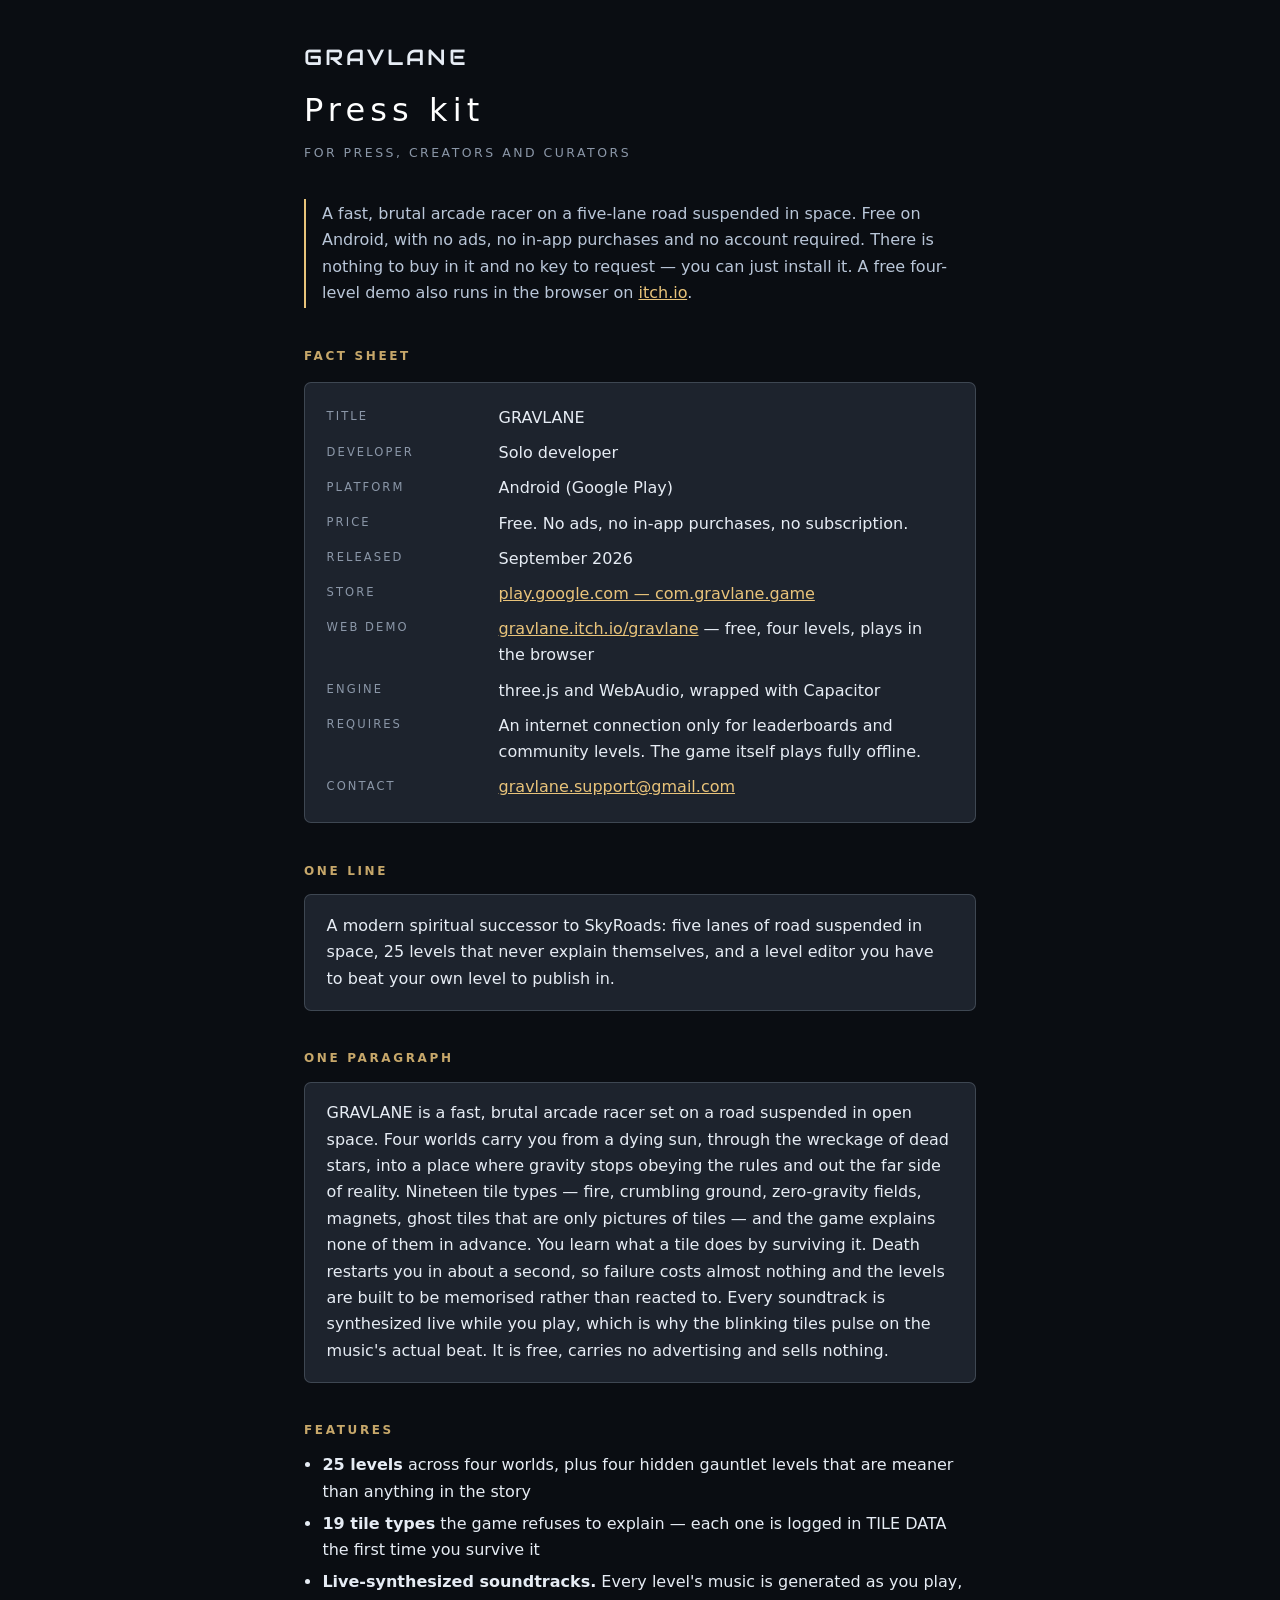
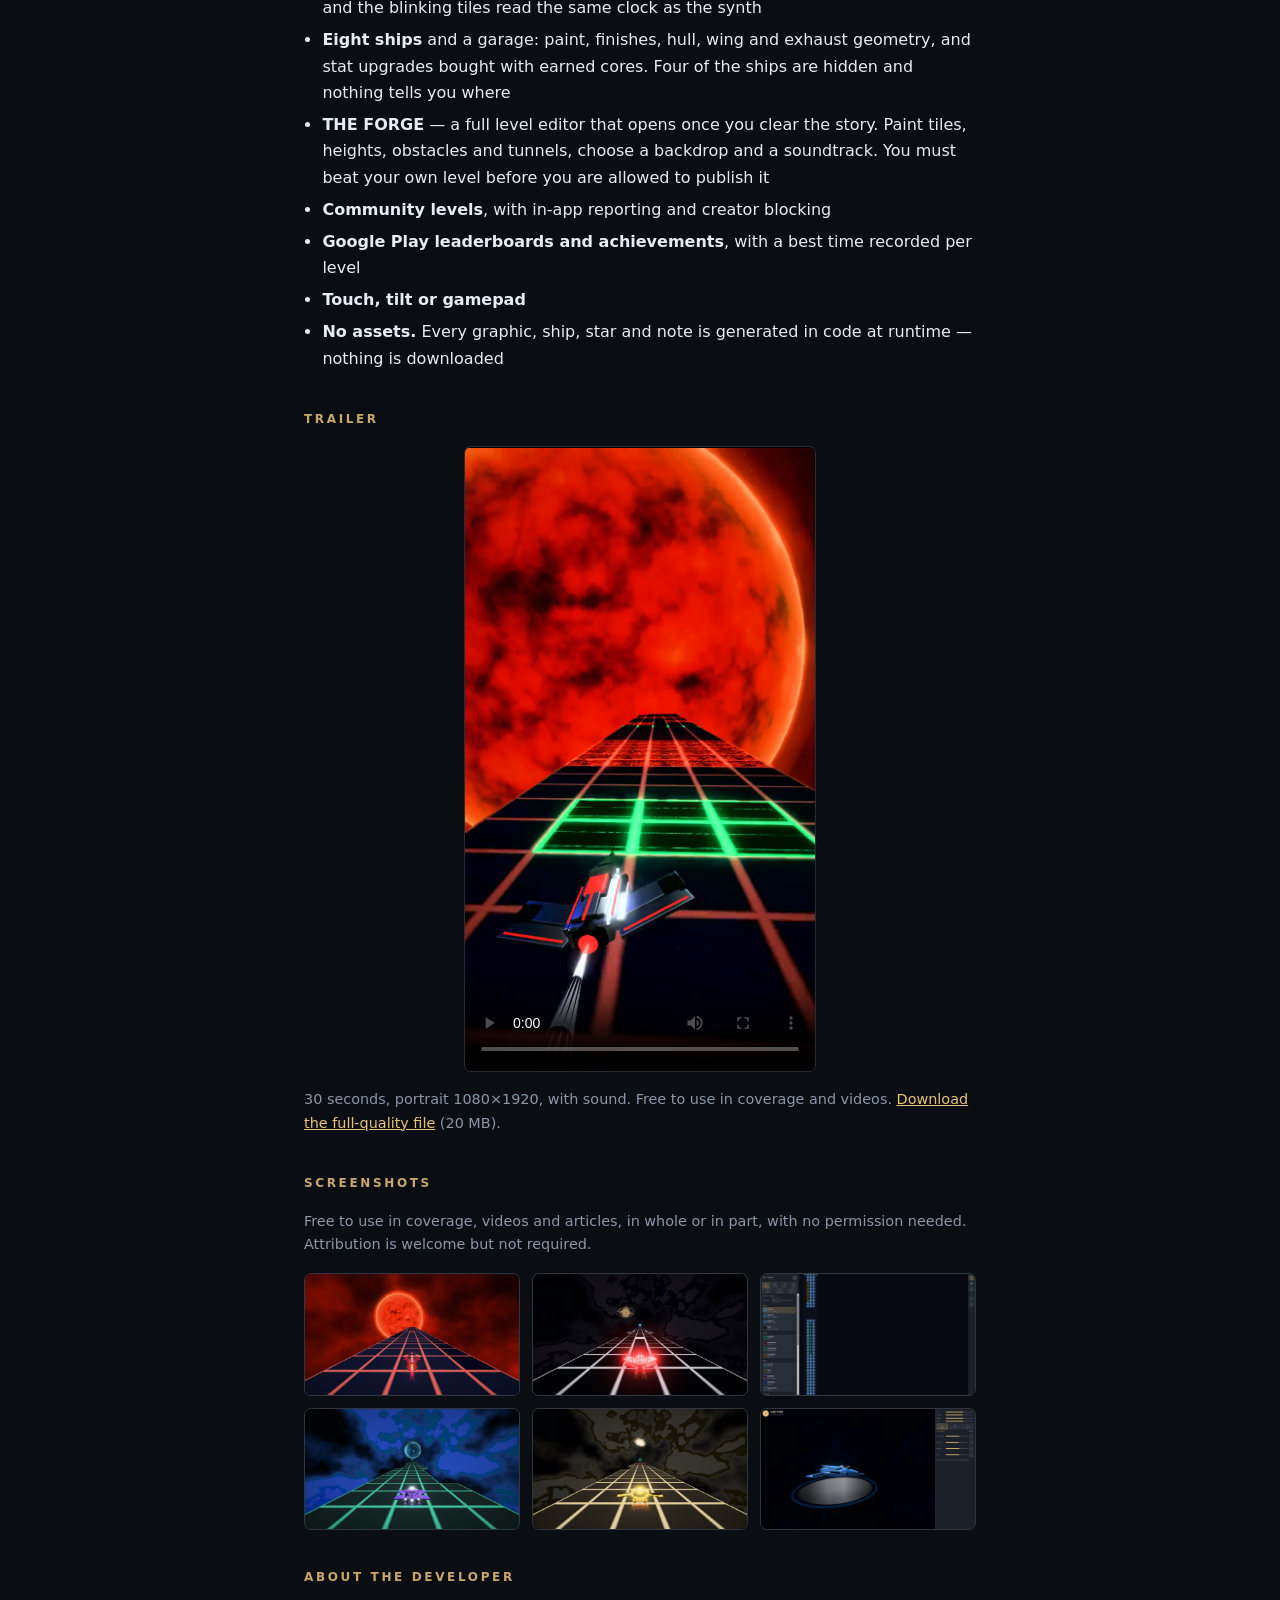
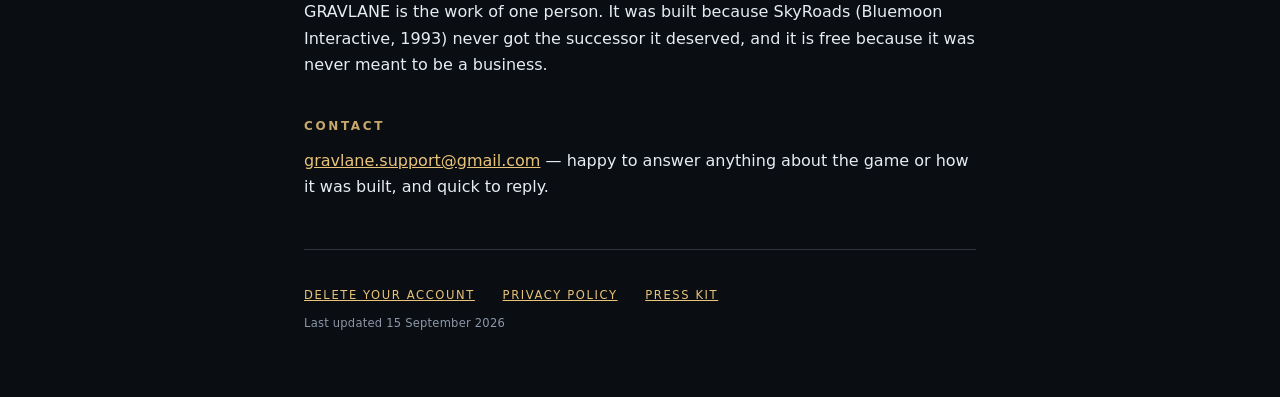
==== presskit.html @ 8d2e5a44 "Add files via upload" ====
<!doctype html>
<html lang="en">
<head>
<meta charset="utf-8">
<meta name="viewport" content="width=device-width, initial-scale=1">
<title>GRAVLANE — press kit</title>
<meta name="description" content="Press kit for GRAVLANE: fact sheet, description, features, trailer, screenshots and contact.">

<!-- Open Graph, so a link pasted into Discord, Reddit or a DM unfurls with the
     feature graphic instead of a bare URL. Creators paste links constantly and
     an unfurled card is the difference between a click and a scroll past.
     Absolute on purpose: og:image will not resolve a relative path. If the
     site moves off aleesheikh.github.io/gravlane-support, change both. -->
<meta property="og:type" content="website">
<meta property="og:title" content="GRAVLANE — a space road racer for Android">
<meta property="og:description" content="Five lanes of road suspended in space. 25 levels, 19 tile types, a level editor. Free, no ads, no purchases.">
<meta property="og:image" content="https://aleesheikh.github.io/gravlane-support/press/feature.png">
<meta property="og:url" content="https://aleesheikh.github.io/gravlane-support/presskit.html">
<meta name="twitter:card" content="summary_large_image">

<!--
  ===========================================================================
  GRAVLANE — press kit.

  Same four-file static site as the deletion and privacy pages: this reuses
  style.css and the Audiowide face sitting beside it, so it drops onto the same
  host with no build step and no new dependencies.

  WHAT A CREATOR NEEDS, IN THE ORDER THEY NEED IT: what the game is in one
  sentence, whether it costs anything, where to get it, what to say about it,
  and images they can use without asking. Everything below is in that order.
  The fact sheet is first because it is the part that gets copied.

  Hosted at https://aleesheikh.github.io/gravlane-support/ with the deletion
  and privacy pages, which link here.
  ===========================================================================
-->
<link rel="stylesheet" href="./style.css">
<style>
  /* Two-column fact rows. Collapses to one column under 30rem, because a
     creator opening this from a DM is on a phone. */
  .facts { margin:1rem 0 0; }
  .facts dl { display:grid; grid-template-columns:9.5rem 1fr; gap:.55rem 1.25rem; margin:0; }
  .facts dt { color:var(--dim); font-size:.72rem; letter-spacing:.18em;
              text-transform:uppercase; padding-top:.15rem; }
  .facts dd { margin:0; color:var(--txt); }
  @media (max-width:30rem) {
    .facts dl { grid-template-columns:1fr; gap:.15rem; }
    .facts dd { margin-bottom:.7rem; }
  }
  /* Screenshot grid. object-fit keeps the 16:9 shots honest at any column width. */
  .shots { display:grid; grid-template-columns:repeat(auto-fill, minmax(13rem, 1fr));
           gap:.75rem; margin:1rem 0; }
  .shots a { display:block; border:1px solid var(--line); border-radius:7px; overflow:hidden; }
  .shots img { display:block; width:100%; height:auto; }
  /* The one-paragraph blurb is meant to be copied verbatim, so it is marked as
     a quotable block rather than left as body text a reader has to guess about. */
  .copyblock { background:var(--panel); border:1px solid var(--line);
               border-radius:7px; padding:1.1rem 1.35rem; margin:.8rem 0; }
  .copyblock p:first-child { margin-top:0; }
  .copyblock p:last-child { margin-bottom:0; }
  /* The trailer is portrait (9:16), shot for phones. Capped in height so it
     does not become a full-screen wall on a desktop; the aspect-ratio keeps
     its box stable before the metadata loads. */
  .trailer { margin:1rem 0 .5rem; }
  .trailer video { display:block; width:100%; max-width:22rem; max-height:80vh;
                   aspect-ratio:9/16; margin:0 auto; background:#000;
                   border:1px solid var(--line); border-radius:7px; object-fit:contain; }
</style>
</head>
<body>
<main>

  <div class="wordmark">GRAVLANE</div>
  <h1>Press kit</h1>
  <p class="sub">for press, creators and curators</p>

  <p class="lede">
    A fast, brutal arcade racer on a five-lane road suspended in space. Free on
    Android, with no ads, no in-app purchases and no account required. There is
    nothing to buy in it and no key to request &mdash; you can just install it.
    A free four-level demo also runs in the browser on
    <a href="https://gravlane.itch.io/gravlane">itch.io</a>.
  </p>

  <h2>Fact sheet</h2>
  <div class="card facts">
    <dl>
      <dt>Title</dt><dd>GRAVLANE</dd>
      <dt>Developer</dt><dd>Solo developer</dd>
      <dt>Platform</dt><dd>Android (Google Play)</dd>
      <dt>Price</dt><dd>Free. No ads, no in-app purchases, no subscription.</dd>
      <dt>Released</dt><dd>September 2026</dd>
      <dt>Store</dt><dd><a href="https://play.google.com/store/apps/details?id=com.gravlane.game">play.google.com &mdash; com.gravlane.game</a></dd>
      <dt>Web demo</dt><dd><a href="https://gravlane.itch.io/gravlane">gravlane.itch.io/gravlane</a> &mdash; free, four levels, plays in the browser</dd>
      <dt>Engine</dt><dd>three.js and WebAudio, wrapped with Capacitor</dd>
      <dt>Requires</dt><dd>An internet connection only for leaderboards and community levels. The game itself plays fully offline.</dd>
      <dt>Contact</dt><dd><a href="mailto:gravlane.support@gmail.com">gravlane.support@gmail.com</a></dd>
    </dl>
  </div>

  <h2>One line</h2>
  <div class="copyblock">
    <p>A modern spiritual successor to SkyRoads: five lanes of road suspended in
    space, 25 levels that never explain themselves, and a level editor you have to
    beat your own level to publish in.</p>
  </div>

  <h2>One paragraph</h2>
  <div class="copyblock">
    <p>GRAVLANE is a fast, brutal arcade racer set on a road suspended in open
    space. Four worlds carry you from a dying sun, through the wreckage of dead
    stars, into a place where gravity stops obeying the rules and out the far side
    of reality. Nineteen tile types &mdash; fire, crumbling ground, zero-gravity
    fields, magnets, ghost tiles that are only pictures of tiles &mdash; and the
    game explains none of them in advance. You learn what a tile does by surviving
    it. Death restarts you in about a second, so failure costs almost nothing and
    the levels are built to be memorised rather than reacted to. Every soundtrack
    is synthesized live while you play, which is why the blinking tiles pulse on
    the music's actual beat. It is free, carries no advertising and sells nothing.</p>
  </div>

  <h2>Features</h2>
  <ul>
    <li><strong>25 levels</strong> across four worlds, plus four hidden gauntlet levels that are meaner than anything in the story</li>
    <li><strong>19 tile types</strong> the game refuses to explain &mdash; each one is logged in TILE DATA the first time you survive it</li>
    <li><strong>Live-synthesized soundtracks.</strong> Every level's music is generated as you play, and the blinking tiles read the same clock as the synth</li>
    <li><strong>Eight ships</strong> and a garage: paint, finishes, hull, wing and exhaust geometry, and stat upgrades bought with earned cores. Four of the ships are hidden and nothing tells you where</li>
    <li><strong>THE FORGE</strong> &mdash; a full level editor that opens once you clear the story. Paint tiles, heights, obstacles and tunnels, choose a backdrop and a soundtrack. You must beat your own level before you are allowed to publish it</li>
    <li><strong>Community levels</strong>, with in-app reporting and creator blocking</li>
    <li><strong>Google Play leaderboards and achievements</strong>, with a best time recorded per level</li>
    <li><strong>Touch, tilt or gamepad</strong></li>
    <li><strong>No assets.</strong> Every graphic, ship, star and note is generated in code at runtime &mdash; nothing is downloaded</li>
  </ul>

  <h2>Trailer</h2>
  <div class="trailer">
    <video controls playsinline preload="metadata" poster="./press/trailer-poster.jpg">
      <source src="./press/trailer.mp4" type="video/mp4">
    </video>
  </div>
  <p class="note">
    30 seconds, portrait 1080&times;1920, with sound. Free to use in coverage and videos.
    <a href="./press/trailer-1080x1920.mp4" download>Download the full-quality file</a> (20&nbsp;MB).
  </p>

  <h2>Screenshots</h2>
  <p class="note">
    Free to use in coverage, videos and articles, in whole or in part, with no
    permission needed. Attribution is welcome but not required.
  </p>
  <div class="shots">
    <a href="./press/flare.png"><img src="./press/flare.png" alt="FLARE — a solar flare fills the lanes with fire" loading="lazy"></a>
    <a href="./press/nullspace.png"><img src="./press/nullspace.png" alt="NULLSPACE — the final gauntlet, in monochrome" loading="lazy"></a>
    <a href="./press/forge.png"><img src="./press/forge.png" alt="THE FORGE — the level editor" loading="lazy"></a>
    <a href="./press/threshold.png"><img src="./press/threshold.png" alt="THRESHOLD — a wormhole dominates the sky" loading="lazy"></a>
    <a href="./press/whitefountain.png"><img src="./press/whitefountain.png" alt="WHITE FOUNTAIN — a white hole erupting behind the road" loading="lazy"></a>
    <a href="./press/garage.png"><img src="./press/garage.png" alt="The garage, with a ship under customisation" loading="lazy"></a>
  </div>

  <h2>About the developer</h2>
  <p>
    GRAVLANE is the work of one person.
    It was built because SkyRoads (Bluemoon Interactive, 1993) never got the
    successor it deserved, and it is free because it was never meant to be a
    business.
  </p>

  <h2>Contact</h2>
  <p>
    <a href="mailto:gravlane.support@gmail.com">gravlane.support@gmail.com</a> &mdash; happy to answer anything
    about the game or how it was built, and quick to reply.
  </p>

  <footer>
    <div class="pagenav">
      <a href="./">Delete your account</a>
      <a href="./privacy.html">Privacy policy</a>
      <a href="#">Press kit</a>
    </div>
    <span class="upd">Last updated 15 September 2026</span>
  </footer>

</main>
</body>
</html>
---- style.css ----
/* GRAVLANE support pages — shared theme.
 * Split out of the deletion page once there were two pages to keep in step;
 * a palette copied into two files is a palette that drifts. */

/* The game wears STEEL — see DEFAULT_PALETTE in src/ui/palettes.js. These are
   that palette's tokens copied across verbatim rather than approximated, so
   this page and the app are one interface rather than two that nearly match.

   STEEL's register is SURFACES, not glow: desaturated slate panels you can
   see the edge of, with a single warm brass accent doing all the signalling.
   It is the least neon of the six, so nothing here gets a halo except the one
   primary button — which is exactly how .rbtn behaves in the game. */
:root {
  --bg:#0a0d12;
  --panel:rgba(32, 39, 50, 0.88);
  --panel-solid:#1b2029;
  --line:rgba(180, 195, 215, 0.22);
  --txt:#e6ecf4;
  --dim:#8b97a8;
  --acc:#e8c37a;
  --acc2:#b9c6d8;
  --ok:#7fd6a0;
  --danger:#e8705f;
  --btn:rgba(180, 195, 215, 0.09);
  --btn-on:rgba(232, 195, 122, 0.22);
  --glow:rgba(232, 195, 122, 0.20);
  --font:'Segoe UI', system-ui, -apple-system, sans-serif;
}
/* Self-hosted beside this file, the same way the Capacitor build carries it,
   so the page owes nothing to a font CDN that could be slow or blocked. */
@font-face {
  font-family:'Audiowide';
  font-style:normal; font-weight:400; font-display:swap;
  src:url('./audiowide.woff2') format('woff2');
}
* { box-sizing:border-box; }
body {
  margin:0; background:var(--bg); color:var(--txt); line-height:1.65;
  font-family:var(--font);
  padding:2.5rem 1.25rem 4rem;
  -webkit-font-smoothing:antialiased;
}
main { max-width:42rem; margin:0 auto; }

.wordmark {
  font-family:'Audiowide', var(--font);
  font-size:clamp(1.05rem, 3.4vw, 1.35rem);
  letter-spacing:.14em; color:var(--txt); margin:0 0 .5rem;
}
/* Weight 200 and wide tracking is how every screen title in the game is set
   (.settitle, .titlebar h2) — the shape of the type is as much the theme as
   the colour is. */
h1 {
  font-weight:200; font-size:clamp(1.45rem, 5vw, 2rem);
  letter-spacing:.16em; color:#fff; margin:0 0 .4rem;
}
/* Matches .set-gt, the group heading inside the game's Settings screen. */
h2 {
  font-size:.75rem; letter-spacing:.22em; text-transform:uppercase;
  color:var(--acc); opacity:.85; margin:2.4rem 0 .7rem;
}
.sub {
  color:var(--dim); font-size:.78rem; letter-spacing:.2em;
  text-transform:uppercase; margin:0 0 2.25rem;
}
ul { padding-left:1.15rem; margin:.5rem 0; }
li { margin:.35rem 0; }
a { color:var(--acc); }

/* 7px radius and a hairline over a filled panel — the game's .set-row. */
.card {
  background:var(--panel); border:1px solid var(--line); border-radius:7px;
  padding:1.35rem; margin-top:1rem;
}

/* .rbtn translated from a 52px circle to something a web form can use. The
   colour logic is carried over unchanged: accent text, accent 2px ring,
   btn-on fill, glow only on the primary. A hairline ring looked like a
   smudge on a phone, which is why the game settled on 2px. */
button {
  font:inherit; font-size:.78rem; font-weight:600;
  letter-spacing:.18em; text-transform:uppercase;
  color:var(--acc); background:var(--btn-on);
  border:2px solid var(--acc); border-radius:7px;
  padding:.75rem 1.3rem; cursor:pointer;
  box-shadow:0 0 18px var(--glow);
  transition:filter .12s ease, transform .12s ease;
}
button:hover:not(:disabled) { filter:brightness(1.12); }
button:active:not(:disabled) { transform:scale(.97); }
button.danger {
  color:var(--danger); border-color:var(--danger);
  background:rgba(232, 112, 95, 0.12); box-shadow:none;
}
button.ghost {
  color:var(--dim); border-color:var(--line);
  background:var(--btn); box-shadow:none;
}
button:disabled { opacity:.32; cursor:default; box-shadow:none; }
#signedin button { margin:0 .5rem .5rem 0; }

.who { color:var(--dim); margin:0 0 1rem; word-break:break-all; }
.who strong { color:var(--acc2); font-weight:600; }
.note { color:var(--dim); font-size:.9rem; margin-top:1rem; }
.bad { color:var(--danger); }
.good { color:var(--ok); }
footer {
  color:var(--dim); font-size:.72rem; letter-spacing:.14em;
  text-transform:uppercase; margin-top:3rem;
  border-top:1px solid var(--line); padding-top:1.35rem;
}
[hidden] { display:none !important; }

/* ---- additions for the privacy page --------------------------------------
   It is a long read rather than a short form, so it needs a lede, a summary
   block that can be skimmed instead of read, and links between the two pages. */

/* The one paragraph someone will actually read. Given the accent's weight
   without a fill, so it reads as emphasis rather than as a warning. */
.lede {
  border-left:2px solid var(--acc);
  padding:.1rem 0 .1rem 1rem; margin:1.5rem 0;
  color:var(--acc2);
}

/* "The short version" — the whole policy, for people who will not read it. */
.summary { background:var(--panel); border:1px solid var(--line); border-radius:7px;
           padding:1.1rem 1.35rem; margin:1rem 0 .5rem; }
.summary ul { margin:0; }
.summary li { margin:.45rem 0; }

/* Sub-heads inside a section. Steel, not brass: the accent is reserved for
   section headings, and spending it here would flatten the hierarchy. */
h3 {
  font-size:.9rem; font-weight:600; letter-spacing:.06em;
  color:var(--acc2); margin:1.5rem 0 .3rem;
}
h3 + p { margin-top:0; }
p { margin:.7rem 0; }

.pagenav { margin-top:.9rem; }
.pagenav a { margin-right:1.4rem; white-space:nowrap; }
footer .upd { display:block; margin-top:.6rem; text-transform:none; letter-spacing:.02em; }
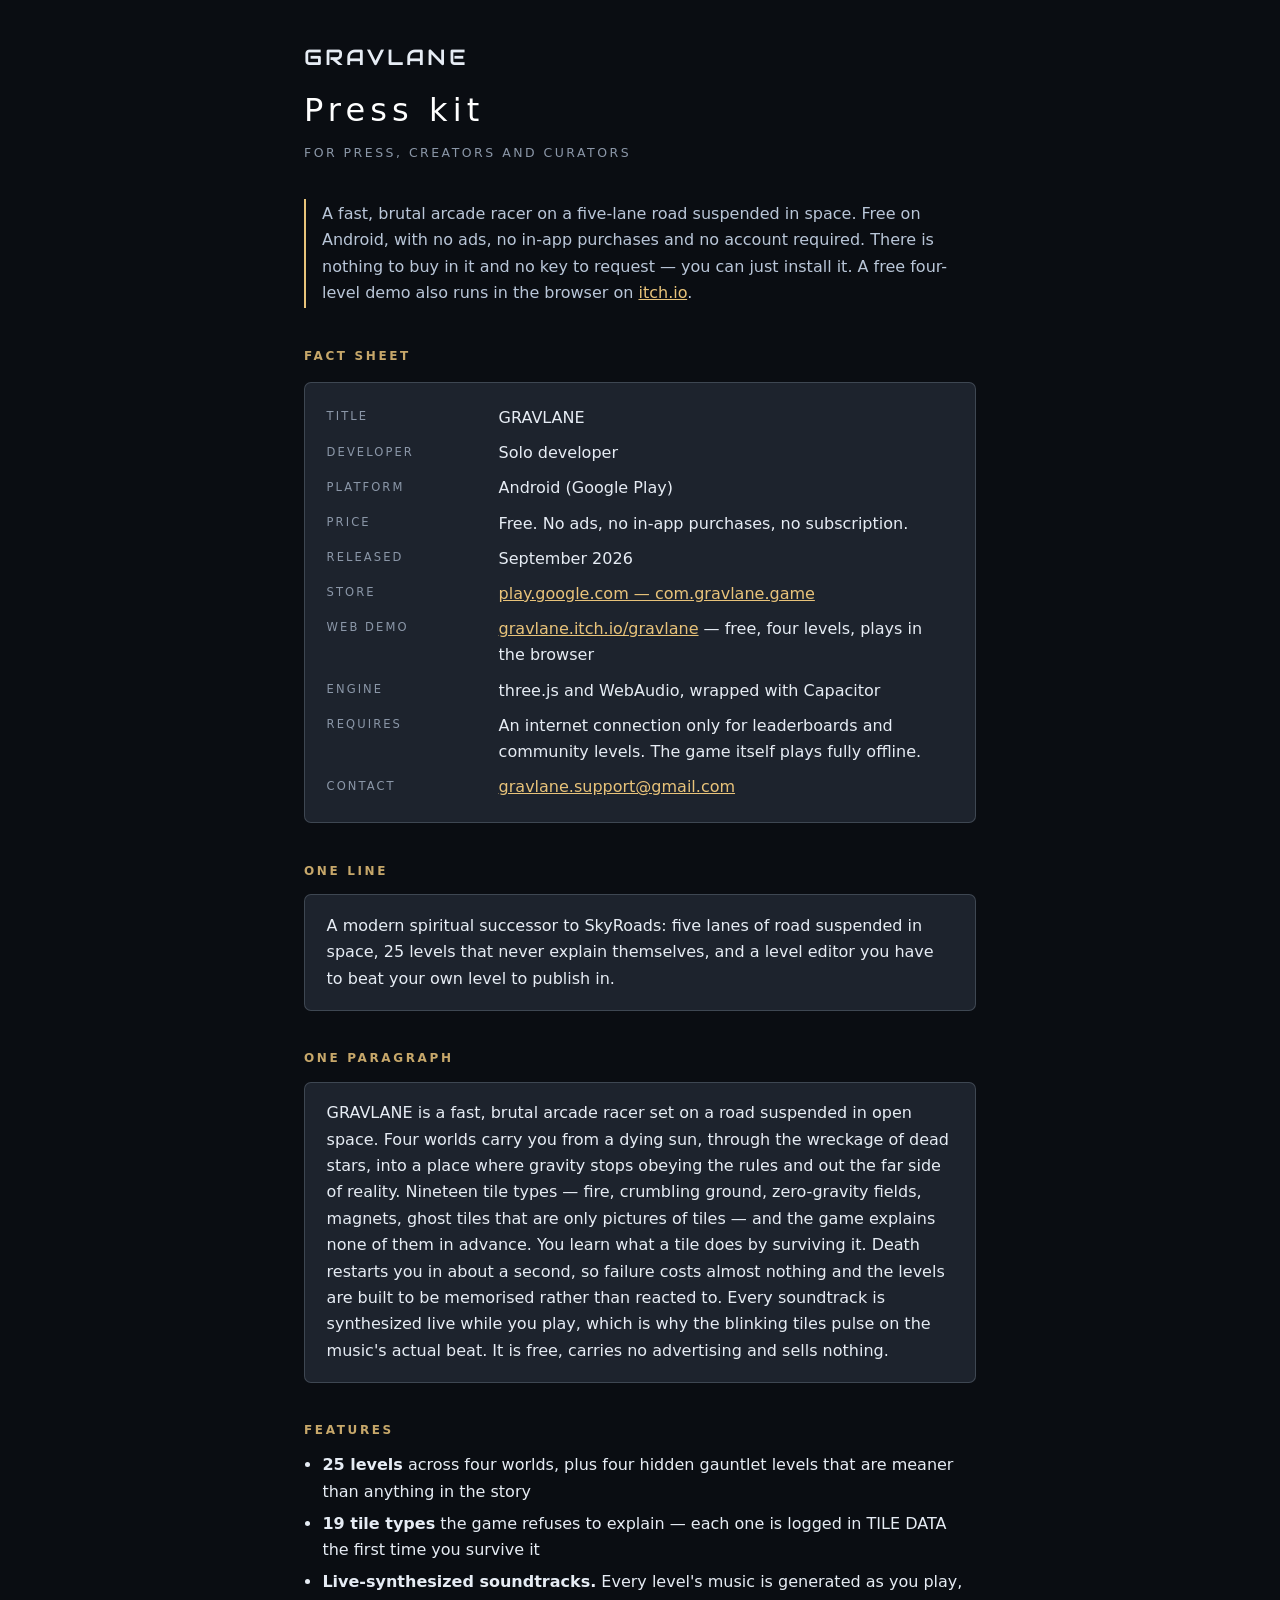
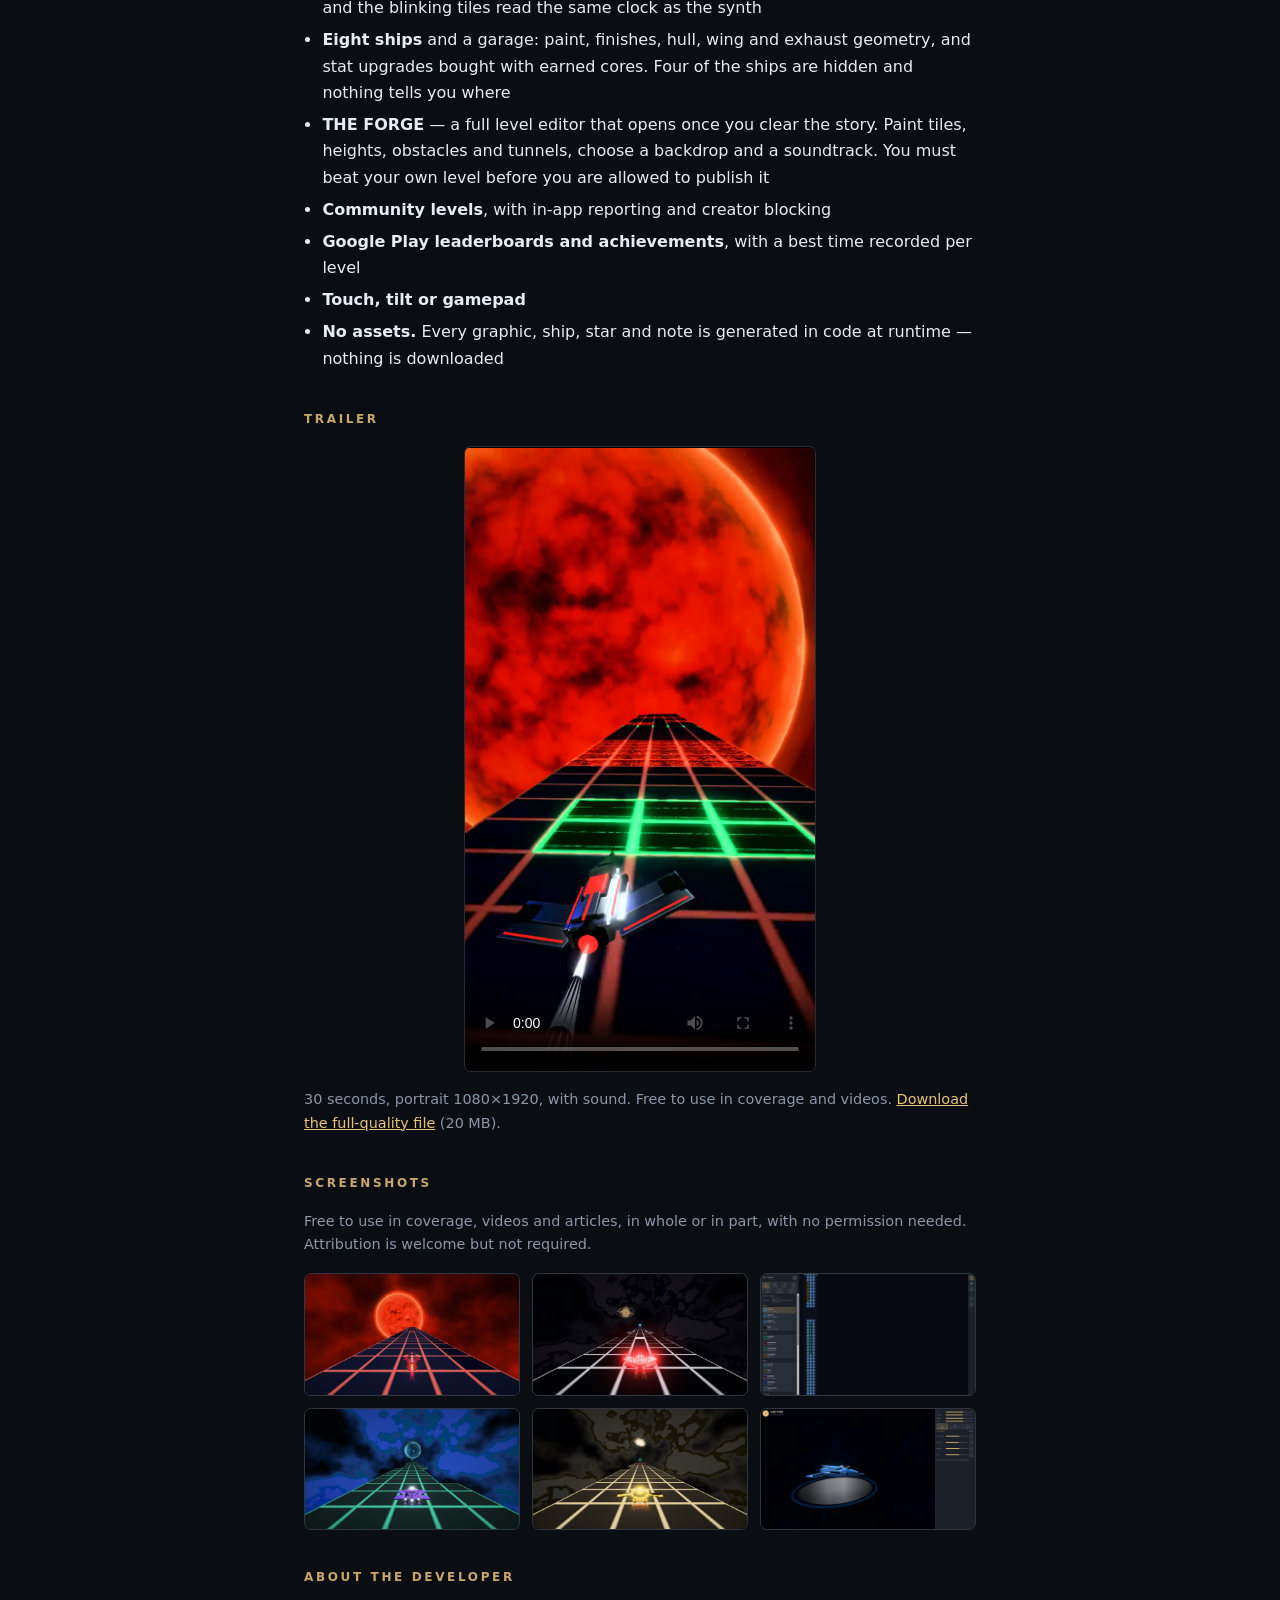
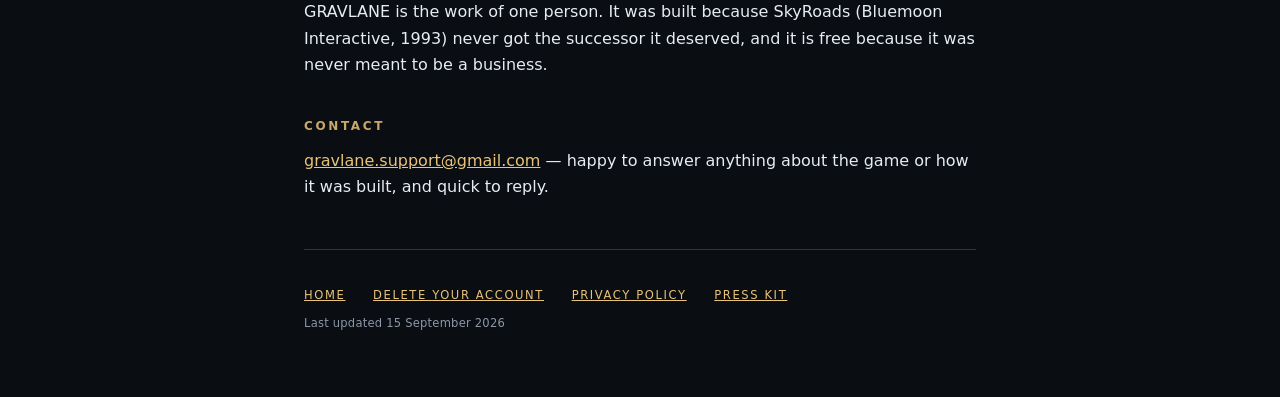
==== commit 5eade9c8: "Add a real home page and one favicon on every page The TikTok app review asked for the website URL t" ====
--- a/presskit.html
+++ b/presskit.html
@@ -36,6 +36,10 @@
   ===========================================================================
 -->
 <link rel="stylesheet" href="./style.css">
+<link rel="icon" href="./favicon.ico" sizes="any">
+<link rel="icon" type="image/png" sizes="32x32" href="./icon-32.png">
+<link rel="icon" type="image/png" sizes="192x192" href="./icon-192.png">
+<link rel="apple-touch-icon" href="./apple-touch-icon.png">
 <style>
   /* Two-column fact rows. Collapses to one column under 30rem, because a
      creator opening this from a DM is on a phone. */
@@ -174,6 +178,7 @@
 
   <footer>
     <div class="pagenav">
+      <a href="./home.html">Home</a>
       <a href="./">Delete your account</a>
       <a href="./privacy.html">Privacy policy</a>
       <a href="#">Press kit</a>
